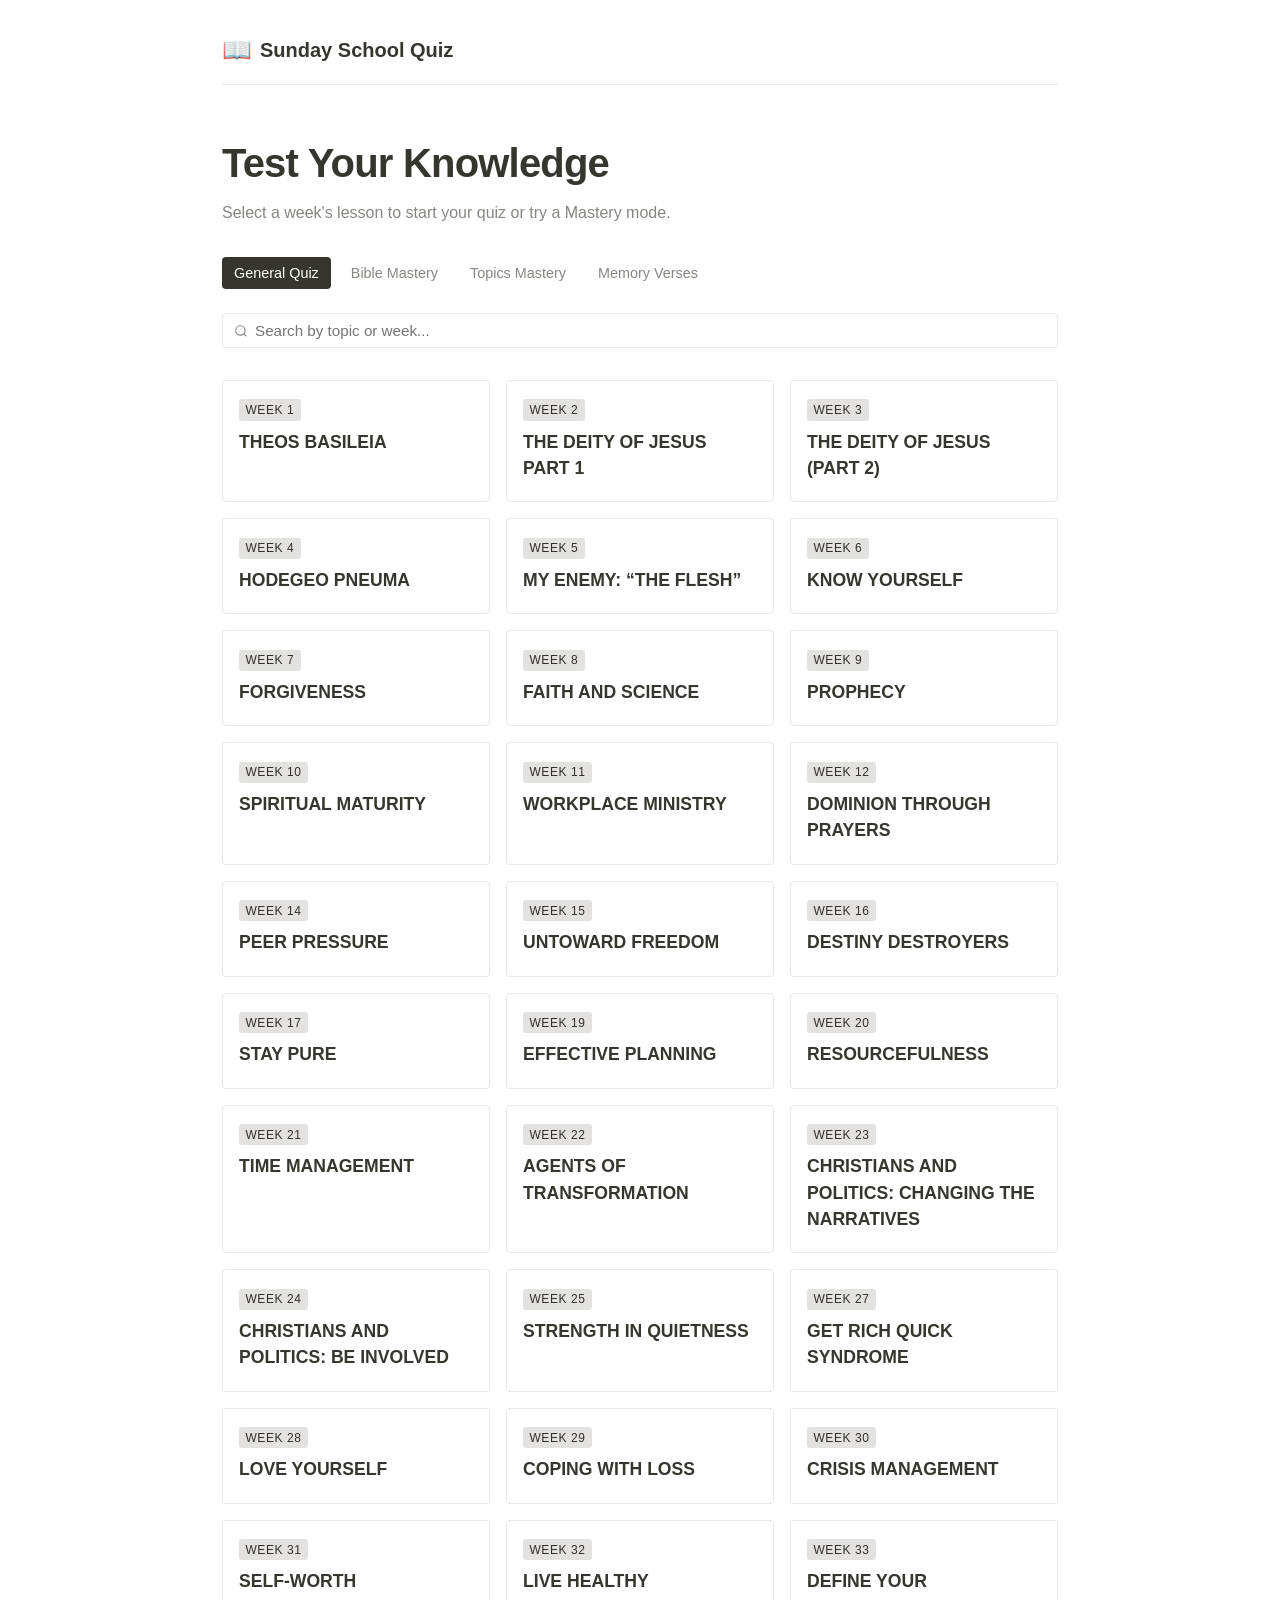
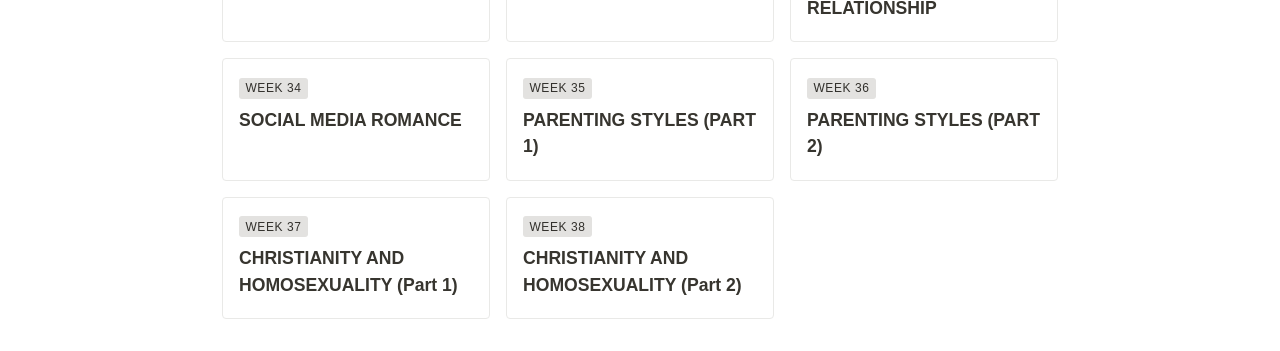
==== index.html @ 3324f0c4 "Initial commit: RCCG Sunday School Quiz app" ====
<!DOCTYPE html>
<html lang="en">
<head>
    <meta charset="UTF-8">
    <meta name="viewport" content="width=device-width, initial-scale=1.0, maximum-scale=1.0, user-scalable=no">
    <title>Sunday School Quiz</title>
    <!-- Notion uses a specific system font stack, but Inter is close enough for the web if we want it. We'll stick to the system font stack specified in CSS for true Notion feel, but let's just keep this tag just in case we need it later -->
    <link href="https://fonts.googleapis.com/css2?family=Inter:wght@400;500;600;700&display=swap" rel="stylesheet">
    <link rel="stylesheet" href="style.css">
</head>
<body>
    <div class="app-container">
        <!-- Header -->
        <header>
            <div class="logo">Sunday School Quiz</div>
            <button id="back-to-menu-btn" class="hidden btn">Back to Menu</button>
        </header>

        <!-- Main Content -->
        <main>
            <!-- Menu Screen -->
            <section id="menu-screen" class="screen active">
                <div class="hero-section">
                    <h1>Test Your Knowledge</h1>
                    <p>Select a week's lesson to start your quiz or try a Mastery mode.</p>
                </div>
                
                <div class="controls-section">
                    <div class="mode-selector" id="mode-selector">
                        <button class="mode-btn active" data-mode="general">General Quiz</button>
                        <button class="mode-btn" data-mode="bible">Bible Mastery</button>
                        <button class="mode-btn" data-mode="topics">Topics Mastery</button>
                        <button class="mode-btn" data-mode="memory">Memory Verses</button>
                    </div>
                    
                    <div class="search-container">
                        <input type="text" id="search-input" class="search-input" placeholder="Search by topic or week...">
                        <svg class="search-icon" viewBox="0 0 24 24" fill="none" stroke="currentColor" stroke-width="2">
                            <circle cx="11" cy="11" r="8"></circle>
                            <line x1="21" y1="21" x2="16.65" y2="16.65"></line>
                        </svg>
                    </div>
                </div>

                <div id="quiz-list" class="quiz-grid">
                    <!-- Quizzes will be loaded here -->
                </div>
            </section>

            <!-- Quiz Screen -->
            <section id="quiz-screen" class="screen hidden">
                <div class="quiz-header">
                    <div class="progress-container">
                        <div class="progress-bar" id="progress-bar"></div>
                    </div>
                    <div class="quiz-meta">
                        <span id="question-counter">Question 1 of 10</span>
                        <span id="difficulty-badge" class="week-badge">Medium</span>
                    </div>
                    <h2 id="quiz-title">Quiz Title</h2>
                </div>

                <div class="question-container">
                    <h3 class="question-text" id="question-text">Question text goes here?</h3>
                    <div class="options-grid" id="options-container">
                        <!-- Options loaded dynamically -->
                    </div>
                </div>

                <div id="feedback-container" class="feedback-panel hidden">
                    <h4 id="feedback-title">Correct!</h4>
                    <p id="feedback-explanation">Explanation goes here.</p>
                </div>

                <div class="quiz-actions">
                    <button id="next-btn" class="btn primary-btn" disabled>Next Question</button>
                </div>
            </section>

            <!-- Result Screen -->
            <section id="result-screen" class="screen hidden">
                <div class="result-card">
                    <h2>Quiz Completed!</h2>
                    <div class="final-score" id="final-score">8/10</div>
                    <p id="result-message" style="margin-bottom: 2rem;">Great job!</p>
                    <button id="return-home-btn" class="btn primary-btn">Return to Menu</button>
                </div>
            </section>
        </main>
    </div>

    <script src="app.js"></script>
</body>
</html>
---- style.css ----
:root {
    --bg-color: #ffffff;
    --text-main: #37352f;
    --text-muted: rgba(55, 53, 47, 0.6);
    --border-color: #e9e9e7;
    --hover-bg: #f1f1ef;
    --primary: #2eaadc;
    --primary-hover: #069cda;
    --shadow-sm: 0 1px 2px rgba(0,0,0,0.05);
    --shadow-md: rgba(15, 15, 15, 0.1) 0px 0px 0px 1px, rgba(15, 15, 15, 0.1) 0px 2px 4px;
    --radius: 4px;
    
    /* Badge Colors */
    --badge-bg-gray: #e3e2e0;
    --badge-text-gray: #32302c;
    --badge-bg-blue: #d3e5ef;
    --badge-text-blue: #183347;
    --badge-bg-green: #dbeddb;
    --badge-text-green: #1c3829;
}

* {
    box-sizing: border-box;
    margin: 0;
    padding: 0;
}

body {
    font-family: -apple-system, BlinkMacSystemFont, "Segoe UI", Helvetica, "Apple Color Emoji", Arial, sans-serif, "Segoe UI Emoji", "Segoe UI Symbol";
    background-color: var(--bg-color);
    color: var(--text-main);
    line-height: 1.5;
    -webkit-font-smoothing: antialiased;
}

.app-container {
    max-width: 900px;
    margin: 0 auto;
    padding: 2rem;
    min-height: 100vh;
}

/* Header */
header {
    display: flex;
    justify-content: space-between;
    align-items: center;
    margin-bottom: 3rem;
    padding-bottom: 1rem;
    border-bottom: 1px solid var(--border-color);
}

.logo {
    font-size: 1.25rem;
    font-weight: 600;
    display: flex;
    align-items: center;
    gap: 0.5rem;
}

.logo::before {
    content: "📖";
    font-size: 1.5rem;
}

/* Typography */
h1 {
    font-size: 2.5rem;
    font-weight: 700;
    letter-spacing: -0.02em;
    margin-bottom: 0.5rem;
}

h2 {
    font-size: 1.5rem;
    font-weight: 600;
    margin-bottom: 1rem;
}

h3 {
    font-size: 1.1rem;
    font-weight: 600;
    margin-bottom: 0.25rem;
}

p {
    color: var(--text-muted);
}

.hero-section {
    margin-bottom: 2rem;
}

/* Controls */
.controls-section {
    margin-bottom: 2rem;
}

.mode-selector {
    display: flex;
    gap: 0.5rem;
    margin-bottom: 1.5rem;
    flex-wrap: wrap;
}

.mode-btn {
    background: transparent;
    border: none;
    padding: 0.5rem 0.75rem;
    border-radius: var(--radius);
    color: var(--text-muted);
    font-size: 0.9rem;
    font-weight: 500;
    cursor: pointer;
    transition: all 0.2s ease;
    display: flex;
    align-items: center;
    gap: 0.4rem;
}

.mode-btn:hover {
    background: var(--hover-bg);
}

.mode-btn.active {
    background: var(--text-main);
    color: white;
}

/* Search */
.search-container {
    position: relative;
    max-width: 100%;
}

.search-input {
    width: 100%;
    padding: 0.5rem 0.75rem 0.5rem 2rem;
    border: 1px solid var(--border-color);
    border-radius: var(--radius);
    font-size: 0.95rem;
    color: var(--text-main);
    background: white;
    outline: none;
    transition: box-shadow 0.2s;
}

.search-input:focus {
    box-shadow: rgba(46, 170, 220, 0.3) 0px 0px 0px 3px;
    border-color: var(--primary);
}

.search-icon {
    position: absolute;
    left: 0.75rem;
    top: 50%;
    transform: translateY(-50%);
    color: var(--text-muted);
    width: 14px;
    height: 14px;
}

/* Quiz List Grid */
.quiz-grid {
    display: grid;
    grid-template-columns: repeat(auto-fill, minmax(250px, 1fr));
    gap: 1rem;
}

.quiz-card {
    border: 1px solid var(--border-color);
    border-radius: var(--radius);
    padding: 1rem;
    cursor: pointer;
    background: white;
    transition: all 0.2s ease;
}

.quiz-card:hover {
    box-shadow: var(--shadow-md);
    transform: translateY(-1px);
}

.week-badge {
    display: inline-block;
    background: var(--badge-bg-gray);
    color: var(--badge-text-gray);
    font-size: 0.75rem;
    font-weight: 500;
    padding: 0.1rem 0.4rem;
    border-radius: 3px;
    margin-bottom: 0.5rem;
    text-transform: uppercase;
    letter-spacing: 0.05em;
}

/* Buttons */
.btn {
    padding: 0.4rem 0.8rem;
    border-radius: var(--radius);
    font-size: 0.9rem;
    font-weight: 500;
    cursor: pointer;
    transition: all 0.2s;
    border: 1px solid var(--border-color);
    background: white;
    color: var(--text-main);
}

.btn:hover {
    background: var(--hover-bg);
}

.primary-btn {
    background: var(--primary);
    color: white;
    border-color: var(--primary);
}

.primary-btn:hover {
    background: var(--primary-hover);
}

/* Quiz Screen */
.quiz-header {
    margin-bottom: 2rem;
}

.progress-container {
    height: 4px;
    background: var(--hover-bg);
    border-radius: 2px;
    margin-bottom: 1rem;
    overflow: hidden;
}

.progress-bar {
    height: 100%;
    background: var(--primary);
    width: 0%;
    transition: width 0.3s ease;
}

.quiz-meta {
    display: flex;
    justify-content: space-between;
    font-size: 0.85rem;
    color: var(--text-muted);
}

.question-container {
    margin-bottom: 2rem;
}

.question-text {
    font-size: 1.25rem;
    font-weight: 600;
    margin-bottom: 1.5rem;
}

.options-grid {
    display: flex;
    flex-direction: column;
    gap: 0.5rem;
}

.option-btn {
    text-align: left;
    padding: 0.75rem 1rem;
    background: white;
    border: 1px solid var(--border-color);
    border-radius: var(--radius);
    font-size: 1rem;
    color: var(--text-main);
    cursor: pointer;
    transition: all 0.2s;
}

.option-btn:hover:not(:disabled) {
    background: var(--hover-bg);
}

.option-btn.correct {
    background: var(--badge-bg-green);
    border-color: #b5d5b5;
}

.option-btn.wrong {
    background: #faebeb;
    border-color: #e5b5b5;
    color: #902b2b;
}

.option-btn:disabled {
    cursor: default;
    opacity: 0.7;
}

.textarea-field {
    width: 100%;
    padding: 0.75rem;
    border: 1px solid var(--border-color);
    border-radius: var(--radius);
    font-family: inherit;
    font-size: 1rem;
    margin-bottom: 1rem;
    resize: vertical;
    outline: none;
}

.textarea-field:focus {
    border-color: var(--primary);
    box-shadow: rgba(46, 170, 220, 0.3) 0px 0px 0px 3px;
}

/* Feedback Panel */
.feedback-panel {
    margin-top: 1.5rem;
    padding: 1rem;
    border-radius: var(--radius);
    font-size: 0.95rem;
    display: flex;
    flex-direction: column;
    gap: 0.5rem;
}

.feedback-panel.correct {
    background: var(--badge-bg-green);
    color: var(--badge-text-green);
    border: 1px solid #b5d5b5;
}

.feedback-panel.wrong {
    background: #faebeb;
    color: #902b2b;
    border: 1px solid #e5b5b5;
}

/* Actions */
.quiz-actions {
    margin-top: 2rem;
    display: flex;
    justify-content: flex-end;
}

/* Results */
.result-card {
    text-align: center;
    padding: 3rem 1rem;
    border: 1px solid var(--border-color);
    border-radius: var(--radius);
}

.final-score {
    font-size: 4rem;
    font-weight: 700;
    margin: 1rem 0;
    color: var(--text-main);
}

.hidden {
    display: none !important;
}

/* Mobile Responsiveness */
@media (max-width: 600px) {
    .app-container {
        padding: 1rem;
    }
    
    h1 {
        font-size: 2rem;
    }
    
    .mode-selector {
        flex-direction: column;
    }
}
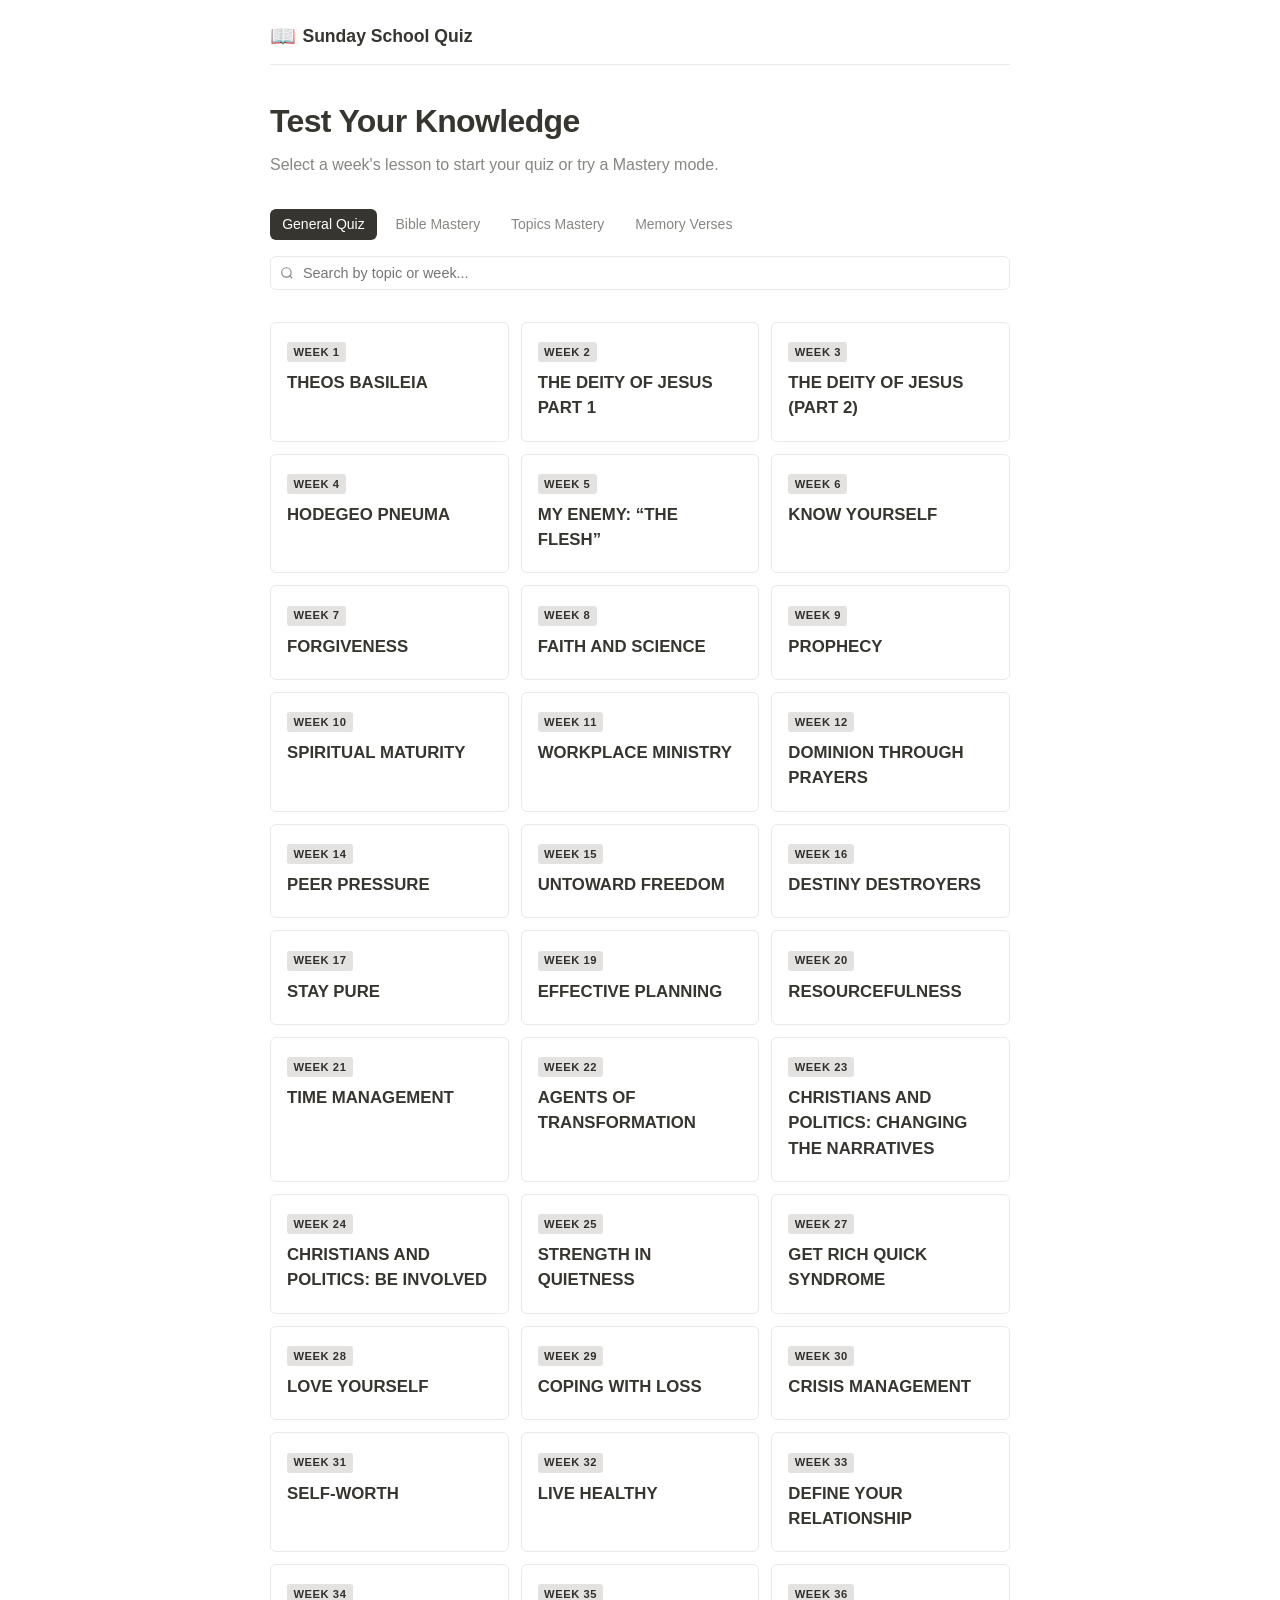
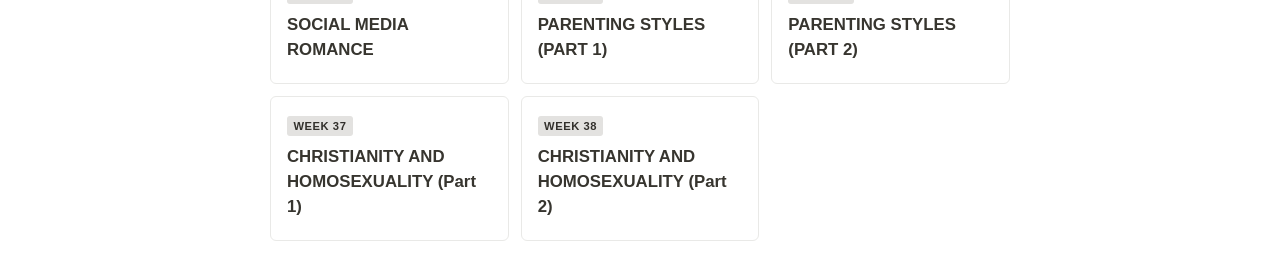
==== commit b2725b49: "Add URL persistence, navigation breadcrumb, live score, resume toast, keyboard nav, responsive layou" ====
--- a/index.html
+++ b/index.html
@@ -4,16 +4,26 @@
     <meta charset="UTF-8">
     <meta name="viewport" content="width=device-width, initial-scale=1.0, maximum-scale=1.0, user-scalable=no">
     <title>Sunday School Quiz</title>
-    <!-- Notion uses a specific system font stack, but Inter is close enough for the web if we want it. We'll stick to the system font stack specified in CSS for true Notion feel, but let's just keep this tag just in case we need it later -->
     <link href="https://fonts.googleapis.com/css2?family=Inter:wght@400;500;600;700&display=swap" rel="stylesheet">
     <link rel="stylesheet" href="style.css">
 </head>
 <body>
+    <div id="resume-toast" class="toast hidden">
+        <span id="resume-toast-text">Resuming from question 4</span>
+        <button id="resume-dismiss" class="toast-dismiss">✕</button>
+    </div>
+
     <div class="app-container">
         <!-- Header -->
         <header>
-            <div class="logo">Sunday School Quiz</div>
-            <button id="back-to-menu-btn" class="hidden btn">Back to Menu</button>
+            <button class="logo" id="logo-home">Sunday School Quiz</button>
+            <nav class="breadcrumb hidden" id="breadcrumb">
+                <button class="breadcrumb-btn" id="breadcrumb-home">Home</button>
+                <span class="breadcrumb-sep">›</span>
+                <button class="breadcrumb-btn" id="breadcrumb-mode"></button>
+                <span class="breadcrumb-sep" id="breadcrumb-quiz-sep" style="display:none">›</span>
+                <span class="breadcrumb-current" id="breadcrumb-quiz"></span>
+            </nav>
         </header>
 
         <!-- Main Content -->
@@ -24,7 +34,7 @@
                     <h1>Test Your Knowledge</h1>
                     <p>Select a week's lesson to start your quiz or try a Mastery mode.</p>
                 </div>
-                
+
                 <div class="controls-section">
                     <div class="mode-selector" id="mode-selector">
                         <button class="mode-btn active" data-mode="general">General Quiz</button>
@@ -32,7 +42,7 @@
                         <button class="mode-btn" data-mode="topics">Topics Mastery</button>
                         <button class="mode-btn" data-mode="memory">Memory Verses</button>
                     </div>
-                    
+
                     <div class="search-container">
                         <input type="text" id="search-input" class="search-input" placeholder="Search by topic or week...">
                         <svg class="search-icon" viewBox="0 0 24 24" fill="none" stroke="currentColor" stroke-width="2">
@@ -42,9 +52,7 @@
                     </div>
                 </div>
 
-                <div id="quiz-list" class="quiz-grid">
-                    <!-- Quizzes will be loaded here -->
-                </div>
+                <div id="quiz-list" class="quiz-grid"></div>
             </section>
 
             <!-- Quiz Screen -->
@@ -55,16 +63,15 @@
                     </div>
                     <div class="quiz-meta">
                         <span id="question-counter">Question 1 of 10</span>
+                        <span id="live-score" class="live-score">0 correct</span>
                         <span id="difficulty-badge" class="week-badge">Medium</span>
                     </div>
                     <h2 id="quiz-title">Quiz Title</h2>
                 </div>
 
-                <div class="question-container">
+                <div class="question-container" id="question-container">
                     <h3 class="question-text" id="question-text">Question text goes here?</h3>
-                    <div class="options-grid" id="options-container">
-                        <!-- Options loaded dynamically -->
-                    </div>
+                    <div class="options-grid" id="options-container"></div>
                 </div>
 
                 <div id="feedback-container" class="feedback-panel hidden">
@@ -73,6 +80,7 @@
                 </div>
 
                 <div class="quiz-actions">
+                    <p class="keyboard-hint">Press <kbd>1</kbd>–<kbd>4</kbd> to select · <kbd>Enter</kbd> to continue</p>
                     <button id="next-btn" class="btn primary-btn" disabled>Next Question</button>
                 </div>
             </section>
@@ -80,10 +88,14 @@
             <!-- Result Screen -->
             <section id="result-screen" class="screen hidden">
                 <div class="result-card">
+                    <div class="result-icon" id="result-icon">🎉</div>
                     <h2>Quiz Completed!</h2>
                     <div class="final-score" id="final-score">8/10</div>
                     <p id="result-message" style="margin-bottom: 2rem;">Great job!</p>
-                    <button id="return-home-btn" class="btn primary-btn">Return to Menu</button>
+                    <div class="result-actions">
+                        <button id="try-again-btn" class="btn">Try Again</button>
+                        <button id="return-home-btn" class="btn primary-btn">Return to Menu</button>
+                    </div>
                 </div>
             </section>
         </main>
--- a/style.css
+++ b/style.css
@@ -8,9 +8,8 @@
     --primary-hover: #069cda;
     --shadow-sm: 0 1px 2px rgba(0,0,0,0.05);
     --shadow-md: rgba(15, 15, 15, 0.1) 0px 0px 0px 1px, rgba(15, 15, 15, 0.1) 0px 2px 4px;
-    --radius: 4px;
-    
-    /* Badge Colors */
+    --radius: 6px;
+
     --badge-bg-gray: #e3e2e0;
     --badge-text-gray: #32302c;
     --badge-bg-blue: #d3e5ef;
@@ -33,52 +32,134 @@
     -webkit-font-smoothing: antialiased;
 }
 
+/* ---- Resume Toast ---- */
+.toast {
+    position: fixed;
+    top: 1rem;
+    left: 50%;
+    transform: translateX(-50%);
+    z-index: 999;
+    background: var(--text-main);
+    color: white;
+    padding: 0.6rem 1rem;
+    border-radius: 6px;
+    font-size: 0.875rem;
+    display: flex;
+    align-items: center;
+    gap: 0.75rem;
+    box-shadow: 0 4px 12px rgba(0,0,0,0.2);
+    animation: slideDown 0.3s ease;
+    white-space: nowrap;
+}
+
+@keyframes slideDown {
+    from { opacity: 0; transform: translateX(-50%) translateY(-8px); }
+    to   { opacity: 1; transform: translateX(-50%) translateY(0); }
+}
+
+.toast-dismiss {
+    background: none;
+    border: none;
+    color: rgba(255,255,255,0.7);
+    cursor: pointer;
+    font-size: 0.85rem;
+    padding: 0;
+    line-height: 1;
+}
+
+/* ---- Layout ---- */
 .app-container {
-    max-width: 900px;
+    max-width: 780px;
     margin: 0 auto;
-    padding: 2rem;
+    padding: 1.5rem 1.25rem;
     min-height: 100vh;
 }
 
-/* Header */
+/* ---- Header ---- */
 header {
     display: flex;
     justify-content: space-between;
     align-items: center;
-    margin-bottom: 3rem;
+    margin-bottom: 2rem;
     padding-bottom: 1rem;
     border-bottom: 1px solid var(--border-color);
+    gap: 1rem;
+    flex-wrap: wrap;
 }
 
 .logo {
-    font-size: 1.25rem;
-    font-weight: 600;
+    font-size: 1.1rem;
+    font-weight: 700;
     display: flex;
     align-items: center;
-    gap: 0.5rem;
+    gap: 0.4rem;
+    flex-shrink: 0;
+    background: none;
+    border: none;
+    color: var(--text-main);
+    cursor: pointer;
+    padding: 0;
+    font-family: inherit;
 }
 
 .logo::before {
     content: "📖";
-    font-size: 1.5rem;
-}
-
-/* Typography */
+    font-size: 1.3rem;
+}
+
+/* ---- Breadcrumb ---- */
+.breadcrumb {
+    display: flex;
+    align-items: center;
+    gap: 0.4rem;
+    font-size: 0.875rem;
+    flex-wrap: wrap;
+}
+
+.breadcrumb-btn {
+    background: none;
+    border: none;
+    color: var(--primary);
+    font-size: 0.875rem;
+    cursor: pointer;
+    padding: 0;
+    font-weight: 500;
+}
+
+.breadcrumb-btn:hover {
+    text-decoration: underline;
+}
+
+.breadcrumb-sep {
+    color: var(--text-muted);
+    user-select: none;
+}
+
+.breadcrumb-current {
+    color: var(--text-muted);
+    font-size: 0.875rem;
+    max-width: 200px;
+    overflow: hidden;
+    text-overflow: ellipsis;
+    white-space: nowrap;
+}
+
+/* ---- Typography ---- */
 h1 {
-    font-size: 2.5rem;
+    font-size: 2rem;
     font-weight: 700;
     letter-spacing: -0.02em;
     margin-bottom: 0.5rem;
 }
 
 h2 {
-    font-size: 1.5rem;
+    font-size: 1.35rem;
     font-weight: 600;
     margin-bottom: 1rem;
 }
 
 h3 {
-    font-size: 1.1rem;
+    font-size: 1.05rem;
     font-weight: 600;
     margin-bottom: 0.25rem;
 }
@@ -91,35 +172,33 @@
     margin-bottom: 2rem;
 }
 
-/* Controls */
+/* ---- Controls ---- */
 .controls-section {
     margin-bottom: 2rem;
 }
 
 .mode-selector {
     display: flex;
-    gap: 0.5rem;
-    margin-bottom: 1.5rem;
+    gap: 0.4rem;
+    margin-bottom: 1rem;
     flex-wrap: wrap;
 }
 
 .mode-btn {
     background: transparent;
-    border: none;
-    padding: 0.5rem 0.75rem;
-    border-radius: var(--radius);
-    color: var(--text-muted);
-    font-size: 0.9rem;
+    border: 1px solid transparent;
+    padding: 0.4rem 0.7rem;
+    border-radius: var(--radius);
+    color: var(--text-muted);
+    font-size: 0.875rem;
     font-weight: 500;
     cursor: pointer;
-    transition: all 0.2s ease;
-    display: flex;
-    align-items: center;
-    gap: 0.4rem;
+    transition: all 0.15s ease;
 }
 
 .mode-btn:hover {
     background: var(--hover-bg);
+    color: var(--text-main);
 }
 
 .mode-btn.active {
@@ -127,10 +206,9 @@
     color: white;
 }
 
-/* Search */
+/* ---- Search ---- */
 .search-container {
     position: relative;
-    max-width: 100%;
 }
 
 .search-input {
@@ -138,11 +216,11 @@
     padding: 0.5rem 0.75rem 0.5rem 2rem;
     border: 1px solid var(--border-color);
     border-radius: var(--radius);
-    font-size: 0.95rem;
+    font-size: 0.9rem;
     color: var(--text-main);
     background: white;
     outline: none;
-    transition: box-shadow 0.2s;
+    transition: box-shadow 0.15s;
 }
 
 .search-input:focus {
@@ -152,19 +230,20 @@
 
 .search-icon {
     position: absolute;
-    left: 0.75rem;
+    left: 0.6rem;
     top: 50%;
     transform: translateY(-50%);
     color: var(--text-muted);
     width: 14px;
     height: 14px;
-}
-
-/* Quiz List Grid */
+    pointer-events: none;
+}
+
+/* ---- Quiz Grid ---- */
 .quiz-grid {
     display: grid;
-    grid-template-columns: repeat(auto-fill, minmax(250px, 1fr));
-    gap: 1rem;
+    grid-template-columns: repeat(auto-fill, minmax(220px, 1fr));
+    gap: 0.75rem;
 }
 
 .quiz-card {
@@ -173,7 +252,7 @@
     padding: 1rem;
     cursor: pointer;
     background: white;
-    transition: all 0.2s ease;
+    transition: all 0.15s ease;
 }
 
 .quiz-card:hover {
@@ -185,8 +264,8 @@
     display: inline-block;
     background: var(--badge-bg-gray);
     color: var(--badge-text-gray);
-    font-size: 0.75rem;
-    font-weight: 500;
+    font-size: 0.7rem;
+    font-weight: 600;
     padding: 0.1rem 0.4rem;
     border-radius: 3px;
     margin-bottom: 0.5rem;
@@ -194,17 +273,18 @@
     letter-spacing: 0.05em;
 }
 
-/* Buttons */
+/* ---- Buttons ---- */
 .btn {
-    padding: 0.4rem 0.8rem;
+    padding: 0.5rem 1rem;
     border-radius: var(--radius);
     font-size: 0.9rem;
     font-weight: 500;
     cursor: pointer;
-    transition: all 0.2s;
+    transition: all 0.15s;
     border: 1px solid var(--border-color);
     background: white;
     color: var(--text-main);
+    white-space: nowrap;
 }
 
 .btn:hover {
@@ -221,16 +301,21 @@
     background: var(--primary-hover);
 }
 
-/* Quiz Screen */
+.primary-btn:disabled {
+    opacity: 0.5;
+    cursor: not-allowed;
+}
+
+/* ---- Quiz Screen ---- */
 .quiz-header {
-    margin-bottom: 2rem;
+    margin-bottom: 1.5rem;
 }
 
 .progress-container {
     height: 4px;
     background: var(--hover-bg);
     border-radius: 2px;
-    margin-bottom: 1rem;
+    margin-bottom: 0.75rem;
     overflow: hidden;
 }
 
@@ -238,24 +323,39 @@
     height: 100%;
     background: var(--primary);
     width: 0%;
-    transition: width 0.3s ease;
+    transition: width 0.4s ease;
 }
 
 .quiz-meta {
     display: flex;
     justify-content: space-between;
-    font-size: 0.85rem;
-    color: var(--text-muted);
-}
-
-.question-container {
-    margin-bottom: 2rem;
+    align-items: center;
+    font-size: 0.82rem;
+    color: var(--text-muted);
+    gap: 0.5rem;
+    flex-wrap: wrap;
+}
+
+.live-score {
+    font-weight: 600;
+    color: var(--primary);
+}
+
+/* ---- Question Fade ---- */
+@keyframes fadeIn {
+    from { opacity: 0; transform: translateY(6px); }
+    to   { opacity: 1; transform: translateY(0); }
+}
+
+.question-container.fade-in {
+    animation: fadeIn 0.25s ease;
 }
 
 .question-text {
-    font-size: 1.25rem;
+    font-size: 1.15rem;
     font-weight: 600;
-    margin-bottom: 1.5rem;
+    margin-bottom: 1.25rem;
+    line-height: 1.6;
 }
 
 .options-grid {
@@ -270,19 +370,37 @@
     background: white;
     border: 1px solid var(--border-color);
     border-radius: var(--radius);
-    font-size: 1rem;
+    font-size: 0.95rem;
     color: var(--text-main);
     cursor: pointer;
-    transition: all 0.2s;
+    transition: all 0.15s;
+    display: flex;
+    align-items: flex-start;
+    gap: 0.75rem;
+    line-height: 1.5;
+}
+
+.option-btn .key-hint {
+    flex-shrink: 0;
+    font-size: 0.72rem;
+    font-weight: 700;
+    color: var(--text-muted);
+    background: var(--hover-bg);
+    border: 1px solid var(--border-color);
+    border-radius: 3px;
+    padding: 0.05rem 0.3rem;
+    margin-top: 0.15rem;
 }
 
 .option-btn:hover:not(:disabled) {
     background: var(--hover-bg);
+    border-color: #ccc;
 }
 
 .option-btn.correct {
     background: var(--badge-bg-green);
-    border-color: #b5d5b5;
+    border-color: #a8d5a8;
+    color: var(--badge-text-green);
 }
 
 .option-btn.wrong {
@@ -293,7 +411,6 @@
 
 .option-btn:disabled {
     cursor: default;
-    opacity: 0.7;
 }
 
 .textarea-field {
@@ -302,8 +419,8 @@
     border: 1px solid var(--border-color);
     border-radius: var(--radius);
     font-family: inherit;
-    font-size: 1rem;
-    margin-bottom: 1rem;
+    font-size: 0.95rem;
+    margin-bottom: 0.75rem;
     resize: vertical;
     outline: none;
 }
@@ -313,21 +430,22 @@
     box-shadow: rgba(46, 170, 220, 0.3) 0px 0px 0px 3px;
 }
 
-/* Feedback Panel */
+/* ---- Feedback ---- */
 .feedback-panel {
-    margin-top: 1.5rem;
-    padding: 1rem;
-    border-radius: var(--radius);
-    font-size: 0.95rem;
+    margin-top: 1.25rem;
+    padding: 0.875rem 1rem;
+    border-radius: var(--radius);
+    font-size: 0.9rem;
     display: flex;
     flex-direction: column;
-    gap: 0.5rem;
+    gap: 0.35rem;
+    animation: fadeIn 0.2s ease;
 }
 
 .feedback-panel.correct {
     background: var(--badge-bg-green);
     color: var(--badge-text-green);
-    border: 1px solid #b5d5b5;
+    border: 1px solid #a8d5a8;
 }
 
 .feedback-panel.wrong {
@@ -336,43 +454,161 @@
     border: 1px solid #e5b5b5;
 }
 
-/* Actions */
+/* ---- Quiz Actions ---- */
 .quiz-actions {
-    margin-top: 2rem;
-    display: flex;
-    justify-content: flex-end;
-}
-
-/* Results */
+    margin-top: 1.5rem;
+    display: flex;
+    justify-content: space-between;
+    align-items: center;
+    gap: 1rem;
+}
+
+.keyboard-hint {
+    font-size: 0.78rem;
+    color: var(--text-muted);
+    flex: 1;
+}
+
+.keyboard-hint kbd {
+    display: inline-block;
+    background: var(--hover-bg);
+    border: 1px solid var(--border-color);
+    border-radius: 3px;
+    padding: 0.05rem 0.3rem;
+    font-size: 0.72rem;
+    font-family: inherit;
+}
+
+/* ---- Result ---- */
 .result-card {
     text-align: center;
-    padding: 3rem 1rem;
-    border: 1px solid var(--border-color);
-    border-radius: var(--radius);
+    padding: 2.5rem 1.5rem;
+    border: 1px solid var(--border-color);
+    border-radius: var(--radius);
+    max-width: 480px;
+    margin: 0 auto;
+}
+
+.result-icon {
+    font-size: 3rem;
+    margin-bottom: 0.5rem;
 }
 
 .final-score {
-    font-size: 4rem;
+    font-size: 3.5rem;
     font-weight: 700;
-    margin: 1rem 0;
-    color: var(--text-main);
+    margin: 0.75rem 0;
+    color: var(--primary);
+}
+
+.result-actions {
+    display: flex;
+    gap: 0.75rem;
+    justify-content: center;
+    flex-wrap: wrap;
+}
+
+.no-results {
+    color: var(--text-muted);
+    font-size: 0.9rem;
+    padding: 2rem;
+    text-align: center;
+    grid-column: 1 / -1;
 }
 
 .hidden {
     display: none !important;
 }
 
-/* Mobile Responsiveness */
+/* ---- Mobile ---- */
 @media (max-width: 600px) {
     .app-container {
         padding: 1rem;
     }
-    
+
     h1 {
-        font-size: 2rem;
-    }
-    
+        font-size: 1.6rem;
+    }
+
+    h2 {
+        font-size: 1.15rem;
+    }
+
+    header {
+        margin-bottom: 1.25rem;
+        flex-direction: column;
+        align-items: flex-start;
+        gap: 0.5rem;
+    }
+
+    .breadcrumb {
+        font-size: 0.82rem;
+    }
+
+    .breadcrumb-current {
+        max-width: 140px;
+    }
+
     .mode-selector {
-        flex-direction: column;
-    }
-}
+        gap: 0.3rem;
+    }
+
+    .mode-btn {
+        font-size: 0.82rem;
+        padding: 0.35rem 0.6rem;
+    }
+
+    .quiz-grid {
+        grid-template-columns: 1fr 1fr;
+        gap: 0.6rem;
+    }
+
+    .quiz-card {
+        padding: 0.75rem;
+    }
+
+    .quiz-card h3 {
+        font-size: 0.9rem;
+    }
+
+    .question-text {
+        font-size: 1rem;
+    }
+
+    .option-btn {
+        font-size: 0.9rem;
+        padding: 0.65rem 0.85rem;
+    }
+
+    .option-btn .key-hint {
+        display: none;
+    }
+
+    .keyboard-hint {
+        display: none;
+    }
+
+    .quiz-actions {
+        justify-content: flex-end;
+    }
+
+    .final-score {
+        font-size: 2.8rem;
+    }
+
+    .result-card {
+        padding: 2rem 1rem;
+    }
+
+    .toast {
+        width: calc(100% - 2rem);
+        white-space: normal;
+        text-align: left;
+    }
+}
+
+@media (max-width: 400px) {
+    .quiz-grid {
+        grid-template-columns: 1fr;
+    }
+}
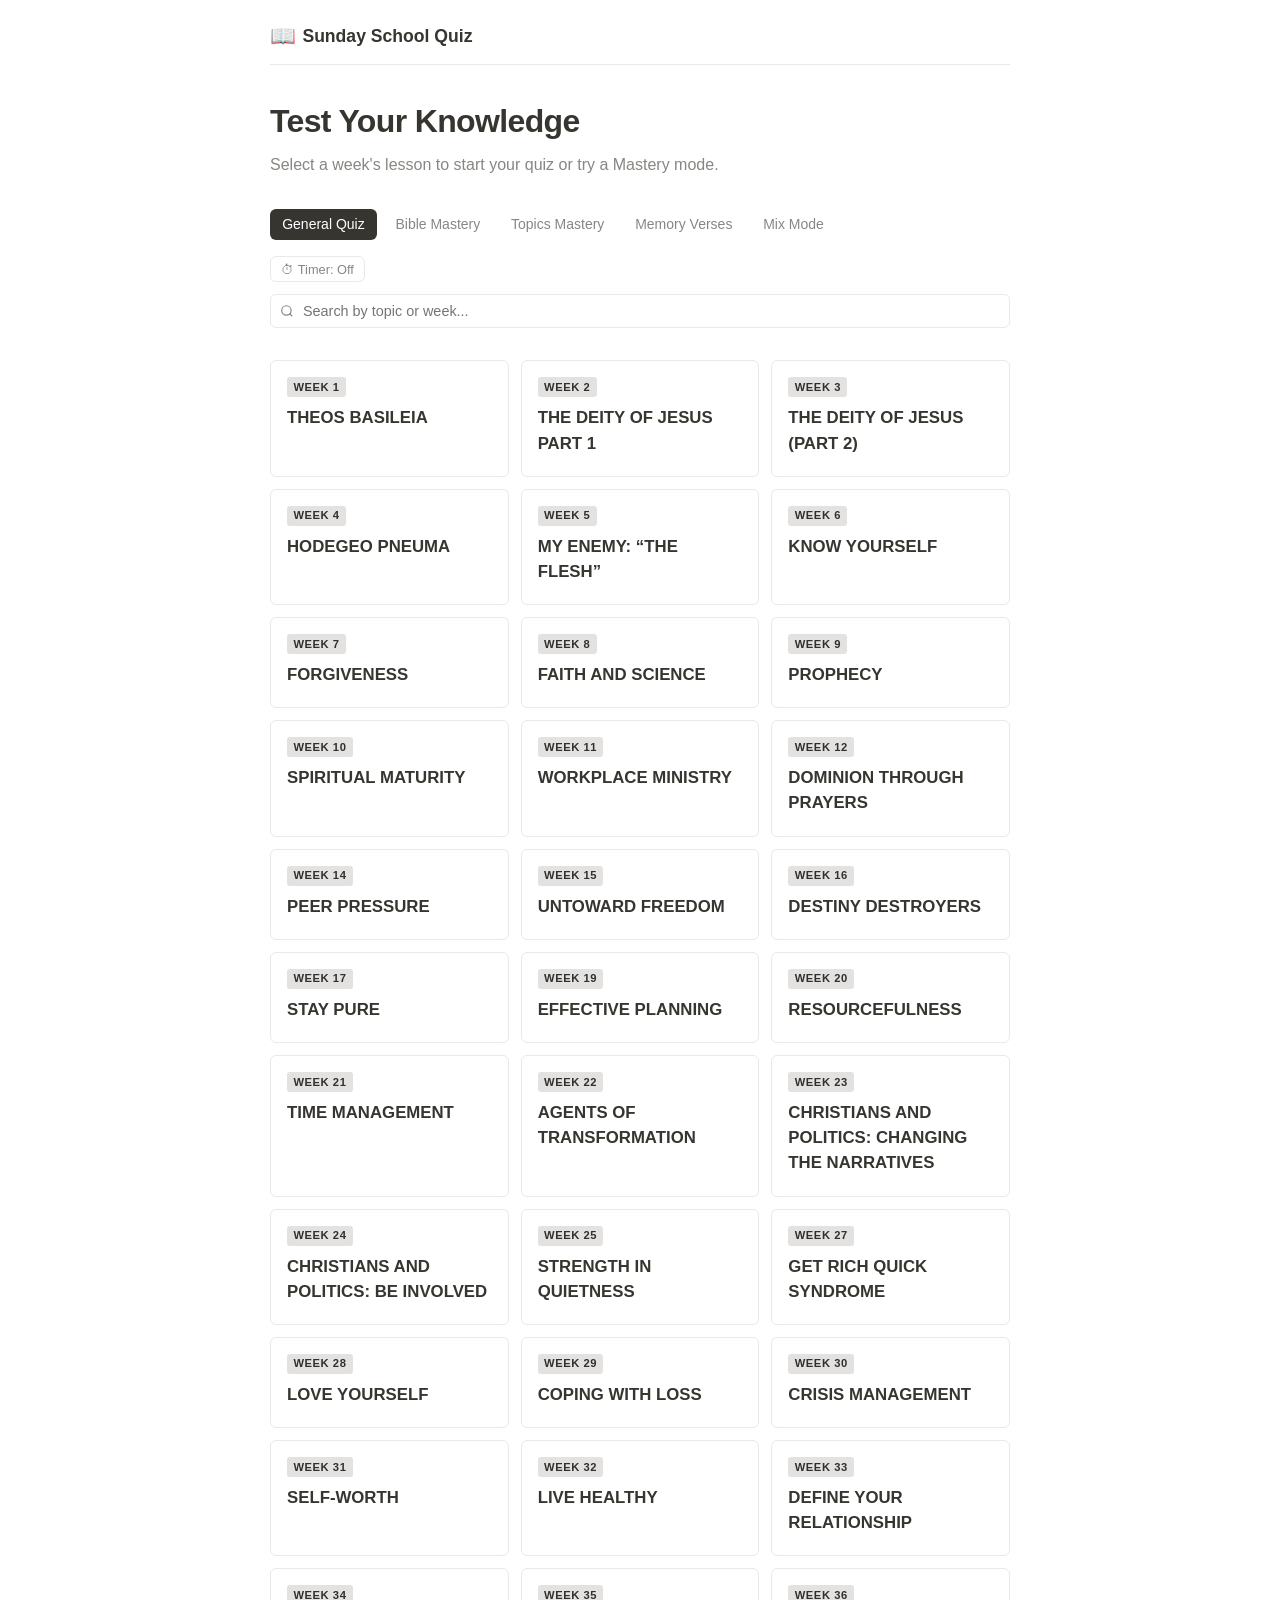
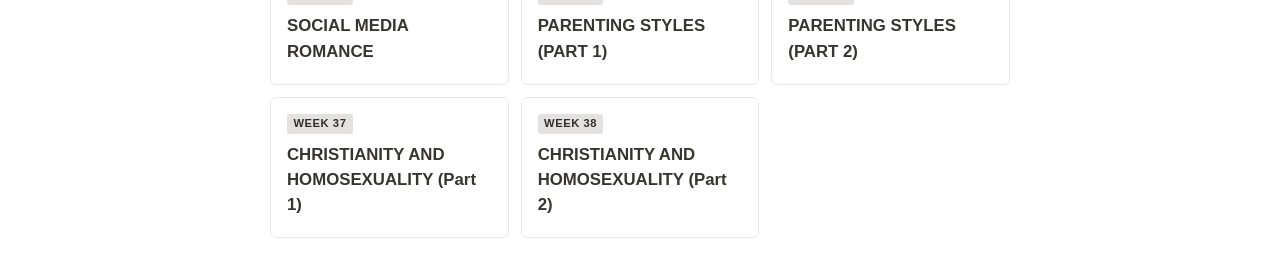
==== commit 4108011c: "Add 10 new features: timer, mix mode, review screen, confetti, score history, badges, fill-in-blank," ====
--- a/index.html
+++ b/index.html
@@ -41,6 +41,11 @@
                         <button class="mode-btn" data-mode="bible">Bible Mastery</button>
                         <button class="mode-btn" data-mode="topics">Topics Mastery</button>
                         <button class="mode-btn" data-mode="memory">Memory Verses</button>
+                        <button class="mode-btn" data-mode="mix">Mix Mode</button>
+                    </div>
+
+                    <div class="quiz-options-bar">
+                        <button id="timer-toggle" class="option-toggle">⏱ Timer: Off</button>
                     </div>
 
                     <div class="search-container">
@@ -65,6 +70,10 @@
                         <span id="question-counter">Question 1 of 10</span>
                         <span id="live-score" class="live-score">0 correct</span>
                         <span id="difficulty-badge" class="week-badge">Medium</span>
+                    </div>
+                    <div id="timer-bar-container" class="timer-bar-container hidden">
+                        <div id="timer-bar" class="timer-bar-fill"></div>
+                        <span id="timer-count" class="timer-count">30</span>
                     </div>
                     <h2 id="quiz-title">Quiz Title</h2>
                 </div>
@@ -94,12 +103,39 @@
                     <p id="result-message" style="margin-bottom: 2rem;">Great job!</p>
                     <div class="result-actions">
                         <button id="try-again-btn" class="btn">Try Again</button>
+                        <button id="review-btn" class="btn">Review Answers</button>
+                        <button id="share-btn" class="btn">Share</button>
                         <button id="return-home-btn" class="btn primary-btn">Return to Menu</button>
                     </div>
                 </div>
             </section>
+            <!-- Review Screen -->
+            <section id="review-screen" class="screen hidden">
+                <div class="review-header">
+                    <h2>Question Review</h2>
+                    <button id="review-back-btn" class="btn">← Back to Results</button>
+                </div>
+                <div id="review-list" class="review-list"></div>
+            </section>
         </main>
     </div>
+
+    <!-- Question count modal -->
+    <div id="count-modal" class="modal-overlay hidden">
+        <div class="modal-card">
+            <h3>How many questions?</h3>
+            <div class="count-options">
+                <button class="count-btn" data-count="5">5</button>
+                <button class="count-btn" data-count="10">10</button>
+                <button class="count-btn" data-count="20">20</button>
+                <button class="count-btn" data-count="all">All</button>
+            </div>
+            <button id="count-cancel" class="btn">Cancel</button>
+        </div>
+    </div>
+
+    <!-- Confetti canvas -->
+    <canvas id="confetti-canvas" class="confetti-canvas hidden"></canvas>
 
     <script src="app.js"></script>
 </body>
--- a/style.css
+++ b/style.css
@@ -612,3 +612,208 @@
         grid-template-columns: 1fr;
     }
 }
+
+/* ---- Quiz Options Bar ---- */
+.quiz-options-bar {
+    display: flex;
+    gap: 0.5rem;
+    margin-bottom: 0.75rem;
+    flex-wrap: wrap;
+}
+
+.option-toggle {
+    background: transparent;
+    border: 1px solid var(--border-color);
+    padding: 0.3rem 0.65rem;
+    border-radius: var(--radius);
+    color: var(--text-muted);
+    font-size: 0.8rem;
+    font-weight: 500;
+    cursor: pointer;
+    transition: all 0.15s;
+}
+
+.option-toggle:hover { background: var(--hover-bg); color: var(--text-main); }
+.option-toggle.active { background: #fff3cd; color: #856404; border-color: #ffc107; }
+
+/* ---- Timer Bar ---- */
+.timer-bar-container {
+    position: relative;
+    height: 6px;
+    background: var(--hover-bg);
+    border-radius: 3px;
+    margin-bottom: 0.75rem;
+    overflow: visible;
+}
+
+.timer-bar-fill {
+    height: 100%;
+    background: var(--primary);
+    border-radius: 3px;
+    transition: width 1s linear, background 0.3s;
+    width: 100%;
+}
+
+.timer-bar-fill.timer-warning { background: #e74c3c; }
+
+.timer-count {
+    position: absolute;
+    right: 0;
+    top: -18px;
+    font-size: 0.72rem;
+    font-weight: 700;
+    color: var(--text-muted);
+}
+
+/* ---- Difficulty Badge Colors ---- */
+.week-badge.easy, .week-badge.Easy { background: var(--badge-bg-green); color: var(--badge-text-green); }
+.week-badge.medium, .week-badge.Medium { background: var(--badge-bg-blue); color: var(--badge-text-blue); }
+.week-badge.hard, .week-badge.Hard { background: #fae8e0; color: #863d2a; }
+
+/* ---- Card Top (badge + completion) ---- */
+.card-top {
+    display: flex;
+    align-items: center;
+    justify-content: space-between;
+    margin-bottom: 0.5rem;
+}
+
+.card-top .week-badge { margin-bottom: 0; }
+
+.completion-badge {
+    font-size: 0.75rem;
+    font-weight: 700;
+    background: var(--badge-bg-green);
+    color: var(--badge-text-green);
+    padding: 0.1rem 0.4rem;
+    border-radius: 3px;
+}
+
+/* ---- Score Dots ---- */
+.score-dots {
+    display: flex;
+    gap: 4px;
+    margin-top: 0.5rem;
+}
+
+.score-dot {
+    width: 8px;
+    height: 8px;
+    border-radius: 50%;
+    display: inline-block;
+}
+
+.dot-good { background: #4caf50; }
+.dot-ok   { background: #ff9800; }
+.dot-bad  { background: #e74c3c; }
+
+/* ---- Count Modal ---- */
+.modal-overlay {
+    position: fixed;
+    inset: 0;
+    background: rgba(0,0,0,0.4);
+    z-index: 1000;
+    display: flex;
+    align-items: center;
+    justify-content: center;
+    padding: 1rem;
+}
+
+.modal-card {
+    background: white;
+    border-radius: 8px;
+    padding: 2rem;
+    text-align: center;
+    box-shadow: 0 8px 32px rgba(0,0,0,0.2);
+    max-width: 340px;
+    width: 100%;
+}
+
+.modal-card h3 { margin-bottom: 1.25rem; }
+
+.count-options {
+    display: flex;
+    gap: 0.5rem;
+    justify-content: center;
+    margin-bottom: 1rem;
+    flex-wrap: wrap;
+}
+
+.count-btn {
+    padding: 0.6rem 1.1rem;
+    border: 1px solid var(--border-color);
+    border-radius: var(--radius);
+    background: white;
+    font-size: 1rem;
+    font-weight: 600;
+    cursor: pointer;
+    transition: all 0.15s;
+    min-width: 56px;
+}
+
+.count-btn:hover { background: var(--primary); color: white; border-color: var(--primary); }
+
+/* ---- Review Screen ---- */
+.review-header {
+    display: flex;
+    align-items: center;
+    justify-content: space-between;
+    margin-bottom: 1.5rem;
+    flex-wrap: wrap;
+    gap: 0.75rem;
+}
+
+.review-header h2 { margin-bottom: 0; }
+
+.review-list {
+    display: flex;
+    flex-direction: column;
+    gap: 0.75rem;
+    padding-bottom: 2rem;
+}
+
+.review-item {
+    border: 1px solid var(--border-color);
+    border-radius: var(--radius);
+    padding: 0.875rem 1rem;
+    font-size: 0.9rem;
+}
+
+.review-item.review-correct { border-left: 3px solid #4caf50; }
+.review-item.review-wrong   { border-left: 3px solid #e74c3c; }
+
+.review-item-header {
+    display: flex;
+    align-items: center;
+    justify-content: space-between;
+    margin-bottom: 0.5rem;
+}
+
+.review-num { font-weight: 700; color: var(--text-muted); font-size: 0.78rem; }
+
+.review-verdict {
+    font-size: 0.78rem;
+    font-weight: 700;
+}
+
+.review-item.review-correct .review-verdict { color: #2e7d32; }
+.review-item.review-wrong   .review-verdict { color: #c62828; }
+
+.review-question { font-weight: 600; color: var(--text-main); margin-bottom: 0.4rem; }
+
+.review-your-answer { color: #c62828; margin-bottom: 0.2rem; }
+.review-correct-answer { color: #2e7d32; margin-bottom: 0.4rem; }
+.review-explanation { color: var(--text-muted); font-size: 0.85rem; font-style: italic; }
+
+/* ---- Confetti Canvas ---- */
+.confetti-canvas {
+    position: fixed;
+    inset: 0;
+    pointer-events: none;
+    z-index: 9999;
+}
+
+@media (max-width: 600px) {
+    .count-btn { min-width: 48px; padding: 0.5rem 0.9rem; }
+    .review-header { flex-direction: column; align-items: flex-start; }
+}
